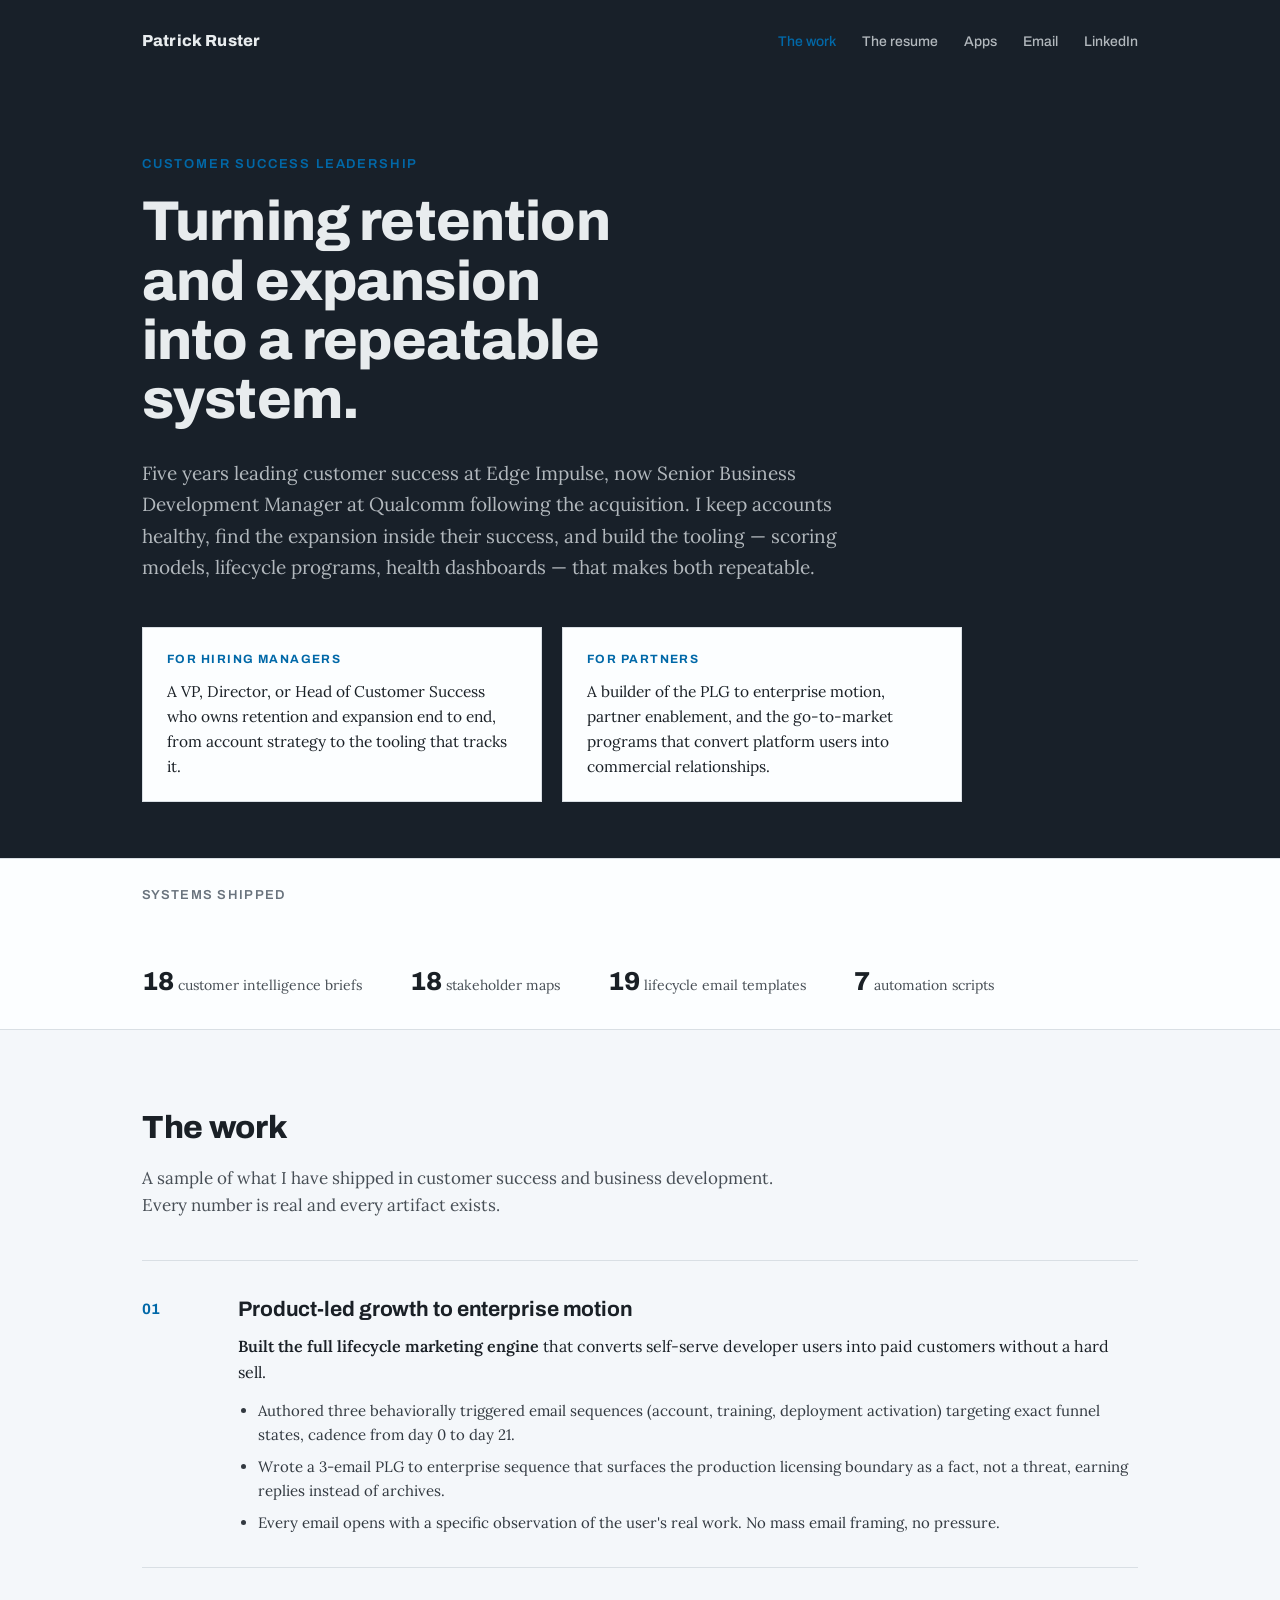
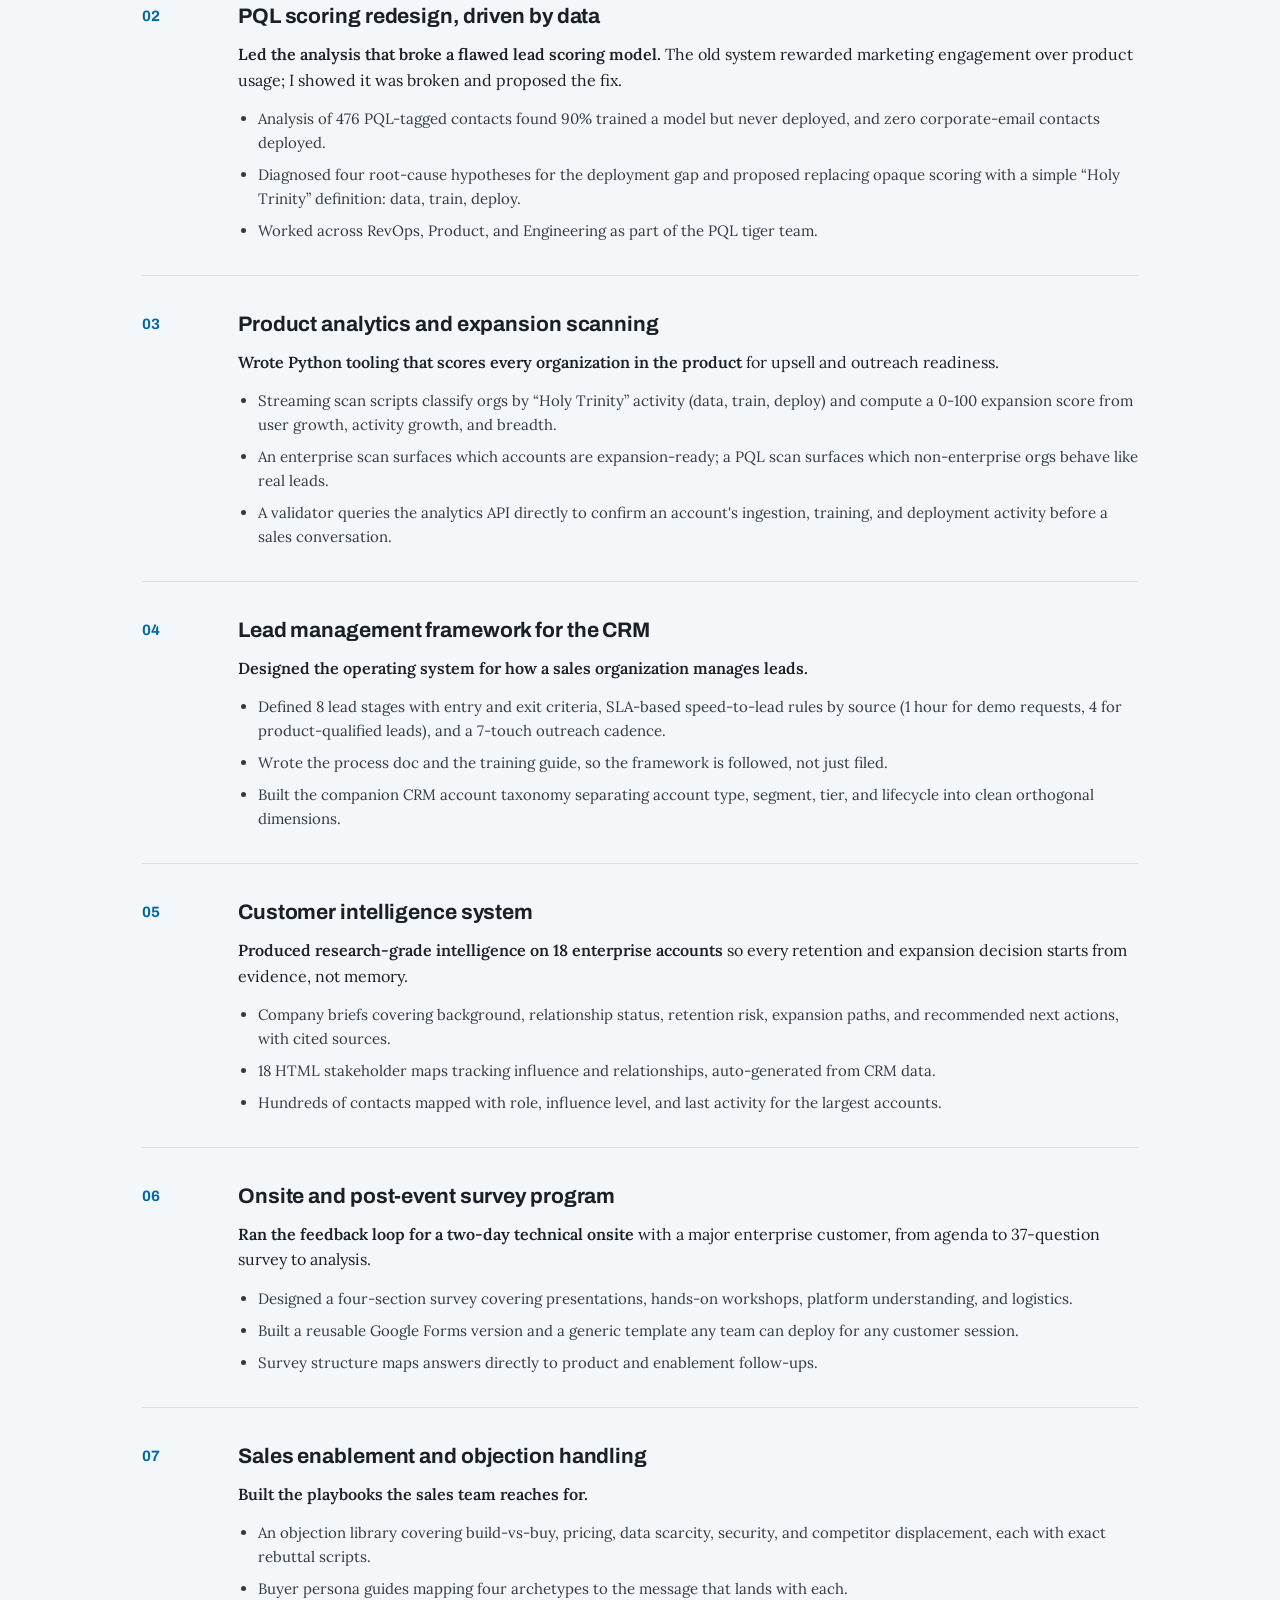
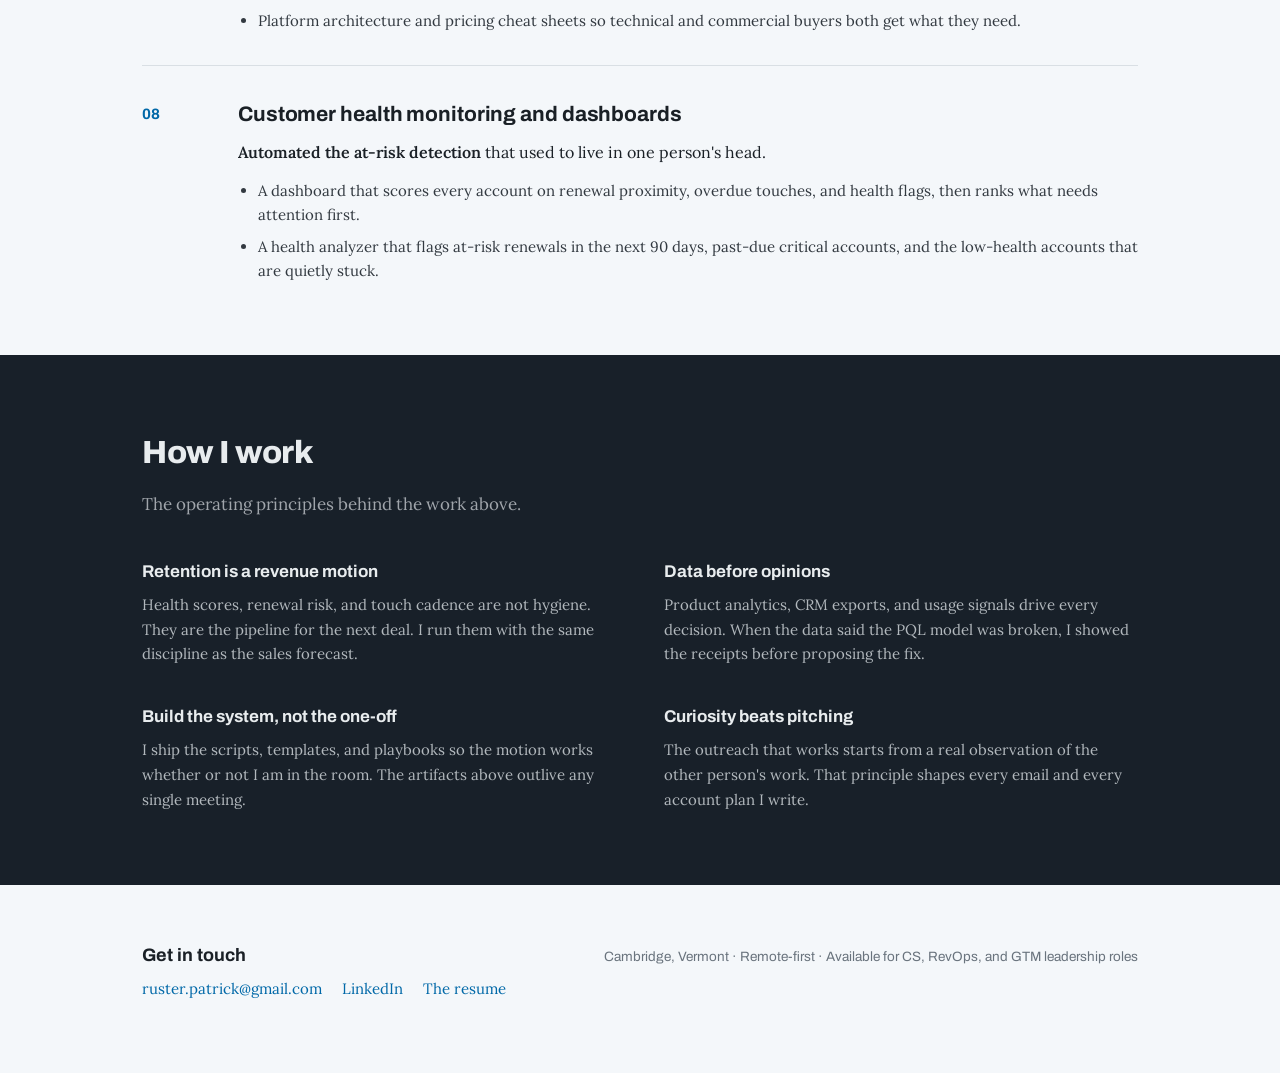
==== index.html @ 570bd859 "Apply the dark hero band to every page consistently Extends the dark nav+hero treatment (previously " ====
<!DOCTYPE html>
<html lang="en">
<head>
<meta charset="UTF-8">
<meta name="viewport" content="width=device-width, initial-scale=1.0">
<title>Patrick Ruster | Customer Success &amp; Business Development</title>
<meta name="description" content="Patrick Ruster: customer success and business development leader. Retention, expansion, and product-led growth for Edge Impulse (Qualcomm).">
<link rel="preconnect" href="https://fonts.googleapis.com">
<link rel="preconnect" href="https://fonts.gstatic.com" crossorigin>
<link href="https://fonts.googleapis.com/css2?family=Archivo:wght@400;500;600;700;800&family=Lora:ital,wght@0,400;0,500;1,400&display=swap" rel="stylesheet">
<style>
:root {
  --bg:        oklch(0.975 0.005 240);
  --card-bg:   oklch(0.995 0.002 240);
  --card-border: oklch(0.9 0.01 245);
  --ink:       oklch(0.24 0.015 250);
  --ink-2:     oklch(0.34 0.015 250);
  --ink-3:     oklch(0.42 0.015 250);
  --ink-4:     oklch(0.45 0.015 250);
  --ink-5:     oklch(0.48 0.015 250);
  --ink-6:     oklch(0.55 0.02 250);
  --accent:    oklch(0.5 0.13 245);
  --accent-hover: oklch(0.38 0.13 245);
  --selection: oklch(0.88 0.05 245);
  --dark-bg:   oklch(0.24 0.02 250);
  --dark-ink:  oklch(0.94 0.005 240);
  --dark-ink-2: oklch(0.78 0.01 245);
  --dark-ink-3: oklch(0.72 0.01 245);
  --serif:     'Lora', Georgia, serif;
  --sans:      'Archivo', sans-serif;
}
* { margin: 0; padding: 0; box-sizing: border-box; }
html { scroll-behavior: smooth; color-scheme: light; }
body { background: var(--bg); color: var(--ink); font-family: var(--serif); line-height: 1.6; -webkit-font-smoothing: antialiased; }
a { color: var(--accent); text-decoration: none; }
a:hover { color: var(--accent-hover); text-decoration: underline; }
::selection { background: var(--selection); }
.page { max-width: 1060px; margin: 0 auto; padding: 0 32px; }

.nav { display: flex; align-items: baseline; justify-content: space-between; gap: 24px; padding: 28px 0; font-family: var(--sans); }
.nav .name { font-weight: 800; font-size: 16px; letter-spacing: 0.01em; color: var(--dark-ink); }
.nav ul { display: flex; gap: 26px; list-style: none; font-size: 14px; font-weight: 500; }
.nav a { color: var(--dark-ink-2); }
.nav a:hover { text-decoration: none; color: var(--accent); }
.nav a.active { color: var(--accent); }

.hero { padding: 72px 0 56px; }
.eyebrow {
  font-family: var(--sans); font-size: 13px; font-weight: 600; letter-spacing: 0.14em;
  text-transform: uppercase; color: var(--accent);
}
h1 {
  font-family: var(--sans); font-weight: 800; font-size: clamp(36px, 5.5vw, 56px);
  line-height: 1.06; letter-spacing: -0.015em; margin-top: 18px; max-width: 15ch; text-wrap: balance;
}
.deck { font-size: 19px; line-height: 1.65; max-width: 58ch; margin-top: 28px; color: var(--dark-ink-2); }
.audience { display: grid; grid-template-columns: 1fr 1fr; gap: 20px; margin-top: 44px; max-width: 820px; }
.aud { background: var(--card-bg); border: 1px solid var(--card-border); padding: 22px 24px; }
.aud .tag {
  font-family: var(--sans); font-size: 12px; font-weight: 700; letter-spacing: 0.12em;
  text-transform: uppercase; color: var(--accent); margin-bottom: 10px;
}
.aud p { font-size: 15.5px; line-height: 1.6; color: var(--ink); }

.stats { border-top: 1px solid var(--card-border); border-bottom: 1px solid var(--card-border); background: var(--card-bg); }
.stats-inner { max-width: 1060px; margin: 0 auto; padding: 26px 32px; display: flex; gap: 56px; flex-wrap: wrap; align-items: baseline; }
.stats-label { font-family: var(--sans); font-size: 13px; font-weight: 600; letter-spacing: 0.1em; text-transform: uppercase; color: var(--ink-6); }
.stats-row { display: flex; gap: 48px; flex-wrap: wrap; }
.stats-row .num { font-family: var(--sans); font-weight: 800; font-size: 26px; }
.stats-row .lbl { font-size: 14px; color: var(--ink-3); }

section.block { padding: 72px 0 40px; }
h2 { font-family: var(--sans); font-weight: 800; font-size: 32px; letter-spacing: -0.01em; }
.lede { font-size: 17px; color: var(--ink-3); margin: 12px 0 40px; max-width: 60ch; }

.work { display: flex; flex-direction: column; }
.wentry { display: grid; grid-template-columns: 72px 1fr; gap: 24px; padding: 32px 0; border-top: 1px solid var(--card-border); }
.wentry .idx { font-family: var(--sans); font-weight: 700; font-size: 15px; color: var(--accent); padding-top: 4px; }
.wentry h3 { font-family: var(--sans); font-weight: 700; font-size: 21px; letter-spacing: -0.005em; margin-bottom: 8px; }
.wentry .outcome { font-size: 16px; line-height: 1.6; color: var(--ink); margin-bottom: 14px; }
.wentry .outcome strong { font-weight: 600; }
.wentry ul { padding-left: 20px; display: flex; flex-direction: column; gap: 8px; }
.wentry li { font-size: 15px; line-height: 1.6; color: var(--ink-2); }

.dark { background: var(--dark-bg); color: var(--dark-ink); }
.dark .inner { max-width: 1060px; margin: 0 auto; padding: 72px 32px; }
.dark h2 { color: var(--dark-ink); }
.dark .lede { color: var(--dark-ink-3); }
.approach { display: grid; grid-template-columns: 1fr 1fr; gap: 36px 48px; }
.principle h3 { font-family: var(--sans); font-weight: 700; font-size: 17px; margin-bottom: 8px; color: var(--dark-ink); }
.principle p { font-size: 15px; line-height: 1.65; color: var(--dark-ink-2); }

footer { padding: 56px 0 72px; display: flex; justify-content: space-between; align-items: baseline; gap: 24px; flex-wrap: wrap; }
footer .heading { font-family: var(--sans); font-weight: 700; font-size: 18px; margin-bottom: 8px; }
footer .links { display: flex; gap: 20px; font-size: 15px; }
footer .meta { font-size: 13.5px; color: var(--ink-6); font-family: var(--sans); }

@media (max-width: 860px) {
  .audience { grid-template-columns: 1fr; }
  .approach { grid-template-columns: 1fr; }
  .wentry { grid-template-columns: 1fr; }
  .wentry .idx { padding-top: 0; }
  .hero { padding: 56px 0 40px; }
}
</style>
</head>
<body>
<div class="dark">
<div class="page">

  <nav class="nav">
    <span class="name">Patrick Ruster</span>
    <ul>
      <li><a href="#work" class="active">The work</a></li>
      <li><a href="resume.html">The resume</a></li>
      <li><a href="apps.html">Apps</a></li>
      <li><a href="mailto:ruster.patrick@gmail.com">Email</a></li>
      <li><a href="https://linkedin.com/in/pruster" target="_blank" rel="noopener">LinkedIn</a></li>
    </ul>
  </nav>

  <header class="hero">
    <div class="eyebrow">Customer success leadership</div>
    <h1>Turning retention and expansion into a repeatable system.</h1>
    <p class="deck">Five years leading customer success at Edge Impulse, now Senior Business Development Manager at Qualcomm following the acquisition. I keep accounts healthy, find the expansion inside their success, and build the tooling &mdash; scoring models, lifecycle programs, health dashboards &mdash; that makes both repeatable.</p>
    <div class="audience">
      <div class="aud">
        <div class="tag">For hiring managers</div>
        <p>A VP, Director, or Head of Customer Success who owns retention and expansion end to end, from account strategy to the tooling that tracks it.</p>
      </div>
      <div class="aud">
        <div class="tag">For partners</div>
        <p>A builder of the PLG to enterprise motion, partner enablement, and the go-to-market programs that convert platform users into commercial relationships.</p>
      </div>
    </div>
  </header>
</div>
</div>

<div class="stats">
  <div class="stats-inner">
    <div class="stats-label">Systems shipped</div>
    <div class="stats-row">
      <div><span class="num">18</span> <span class="lbl">customer intelligence briefs</span></div>
      <div><span class="num">18</span> <span class="lbl">stakeholder maps</span></div>
      <div><span class="num">19</span> <span class="lbl">lifecycle email templates</span></div>
      <div><span class="num">7</span> <span class="lbl">automation scripts</span></div>
    </div>
  </div>
</div>

<div class="page">
  <section class="block" id="work">
    <h2>The work</h2>
    <p class="lede">A sample of what I have shipped in customer success and business development. Every number is real and every artifact exists.</p>

    <div class="work">

      <div class="wentry">
        <div class="idx">01</div>
        <div>
          <h3>Product-led growth to enterprise motion</h3>
          <p class="outcome"><strong>Built the full lifecycle marketing engine</strong> that converts self-serve developer users into paid customers without a hard sell.</p>
          <ul>
            <li>Authored three behaviorally triggered email sequences (account, training, deployment activation) targeting exact funnel states, cadence from day 0 to day 21.</li>
            <li>Wrote a 3-email PLG to enterprise sequence that surfaces the production licensing boundary as a fact, not a threat, earning replies instead of archives.</li>
            <li>Every email opens with a specific observation of the user's real work. No mass email framing, no pressure.</li>
          </ul>
        </div>
      </div>

      <div class="wentry">
        <div class="idx">02</div>
        <div>
          <h3>PQL scoring redesign, driven by data</h3>
          <p class="outcome"><strong>Led the analysis that broke a flawed lead scoring model.</strong> The old system rewarded marketing engagement over product usage; I showed it was broken and proposed the fix.</p>
          <ul>
            <li>Analysis of 476 PQL-tagged contacts found 90% trained a model but never deployed, and zero corporate-email contacts deployed.</li>
            <li>Diagnosed four root-cause hypotheses for the deployment gap and proposed replacing opaque scoring with a simple &ldquo;Holy Trinity&rdquo; definition: data, train, deploy.</li>
            <li>Worked across RevOps, Product, and Engineering as part of the PQL tiger team.</li>
          </ul>
        </div>
      </div>

      <div class="wentry">
        <div class="idx">03</div>
        <div>
          <h3>Product analytics and expansion scanning</h3>
          <p class="outcome"><strong>Wrote Python tooling that scores every organization in the product</strong> for upsell and outreach readiness.</p>
          <ul>
            <li>Streaming scan scripts classify orgs by &ldquo;Holy Trinity&rdquo; activity (data, train, deploy) and compute a 0-100 expansion score from user growth, activity growth, and breadth.</li>
            <li>An enterprise scan surfaces which accounts are expansion-ready; a PQL scan surfaces which non-enterprise orgs behave like real leads.</li>
            <li>A validator queries the analytics API directly to confirm an account's ingestion, training, and deployment activity before a sales conversation.</li>
          </ul>
        </div>
      </div>

      <div class="wentry">
        <div class="idx">04</div>
        <div>
          <h3>Lead management framework for the CRM</h3>
          <p class="outcome"><strong>Designed the operating system for how a sales organization manages leads.</strong></p>
          <ul>
            <li>Defined 8 lead stages with entry and exit criteria, SLA-based speed-to-lead rules by source (1 hour for demo requests, 4 for product-qualified leads), and a 7-touch outreach cadence.</li>
            <li>Wrote the process doc and the training guide, so the framework is followed, not just filed.</li>
            <li>Built the companion CRM account taxonomy separating account type, segment, tier, and lifecycle into clean orthogonal dimensions.</li>
          </ul>
        </div>
      </div>

      <div class="wentry">
        <div class="idx">05</div>
        <div>
          <h3>Customer intelligence system</h3>
          <p class="outcome"><strong>Produced research-grade intelligence on 18 enterprise accounts</strong> so every retention and expansion decision starts from evidence, not memory.</p>
          <ul>
            <li>Company briefs covering background, relationship status, retention risk, expansion paths, and recommended next actions, with cited sources.</li>
            <li>18 HTML stakeholder maps tracking influence and relationships, auto-generated from CRM data.</li>
            <li>Hundreds of contacts mapped with role, influence level, and last activity for the largest accounts.</li>
          </ul>
        </div>
      </div>

      <div class="wentry">
        <div class="idx">06</div>
        <div>
          <h3>Onsite and post-event survey program</h3>
          <p class="outcome"><strong>Ran the feedback loop for a two-day technical onsite</strong> with a major enterprise customer, from agenda to 37-question survey to analysis.</p>
          <ul>
            <li>Designed a four-section survey covering presentations, hands-on workshops, platform understanding, and logistics.</li>
            <li>Built a reusable Google Forms version and a generic template any team can deploy for any customer session.</li>
            <li>Survey structure maps answers directly to product and enablement follow-ups.</li>
          </ul>
        </div>
      </div>

      <div class="wentry">
        <div class="idx">07</div>
        <div>
          <h3>Sales enablement and objection handling</h3>
          <p class="outcome"><strong>Built the playbooks the sales team reaches for.</strong></p>
          <ul>
            <li>An objection library covering build-vs-buy, pricing, data scarcity, security, and competitor displacement, each with exact rebuttal scripts.</li>
            <li>Buyer persona guides mapping four archetypes to the message that lands with each.</li>
            <li>Platform architecture and pricing cheat sheets so technical and commercial buyers both get what they need.</li>
          </ul>
        </div>
      </div>

      <div class="wentry">
        <div class="idx">08</div>
        <div>
          <h3>Customer health monitoring and dashboards</h3>
          <p class="outcome"><strong>Automated the at-risk detection</strong> that used to live in one person's head.</p>
          <ul>
            <li>A dashboard that scores every account on renewal proximity, overdue touches, and health flags, then ranks what needs attention first.</li>
            <li>A health analyzer that flags at-risk renewals in the next 90 days, past-due critical accounts, and the low-health accounts that are quietly stuck.</li>
          </ul>
        </div>
      </div>

    </div>
  </section>
</div>

<div class="dark">
  <div class="inner">
    <h2>How I work</h2>
    <p class="lede">The operating principles behind the work above.</p>
    <div class="approach">
      <div class="principle">
        <h3>Retention is a revenue motion</h3>
        <p>Health scores, renewal risk, and touch cadence are not hygiene. They are the pipeline for the next deal. I run them with the same discipline as the sales forecast.</p>
      </div>
      <div class="principle">
        <h3>Data before opinions</h3>
        <p>Product analytics, CRM exports, and usage signals drive every decision. When the data said the PQL model was broken, I showed the receipts before proposing the fix.</p>
      </div>
      <div class="principle">
        <h3>Build the system, not the one-off</h3>
        <p>I ship the scripts, templates, and playbooks so the motion works whether or not I am in the room. The artifacts above outlive any single meeting.</p>
      </div>
      <div class="principle">
        <h3>Curiosity beats pitching</h3>
        <p>The outreach that works starts from a real observation of the other person's work. That principle shapes every email and every account plan I write.</p>
      </div>
    </div>
  </div>
</div>

<div class="page">
  <footer>
    <div>
      <div class="heading">Get in touch</div>
      <div class="links">
        <a href="mailto:ruster.patrick@gmail.com">ruster.patrick@gmail.com</a>
        <a href="https://linkedin.com/in/pruster" target="_blank" rel="noopener">LinkedIn</a>
        <a href="resume.html">The resume</a>
      </div>
    </div>
    <div class="meta">Cambridge, Vermont &middot; Remote-first &middot; Available for CS, RevOps, and GTM leadership roles</div>
  </footer>
</div>
</body>
</html>
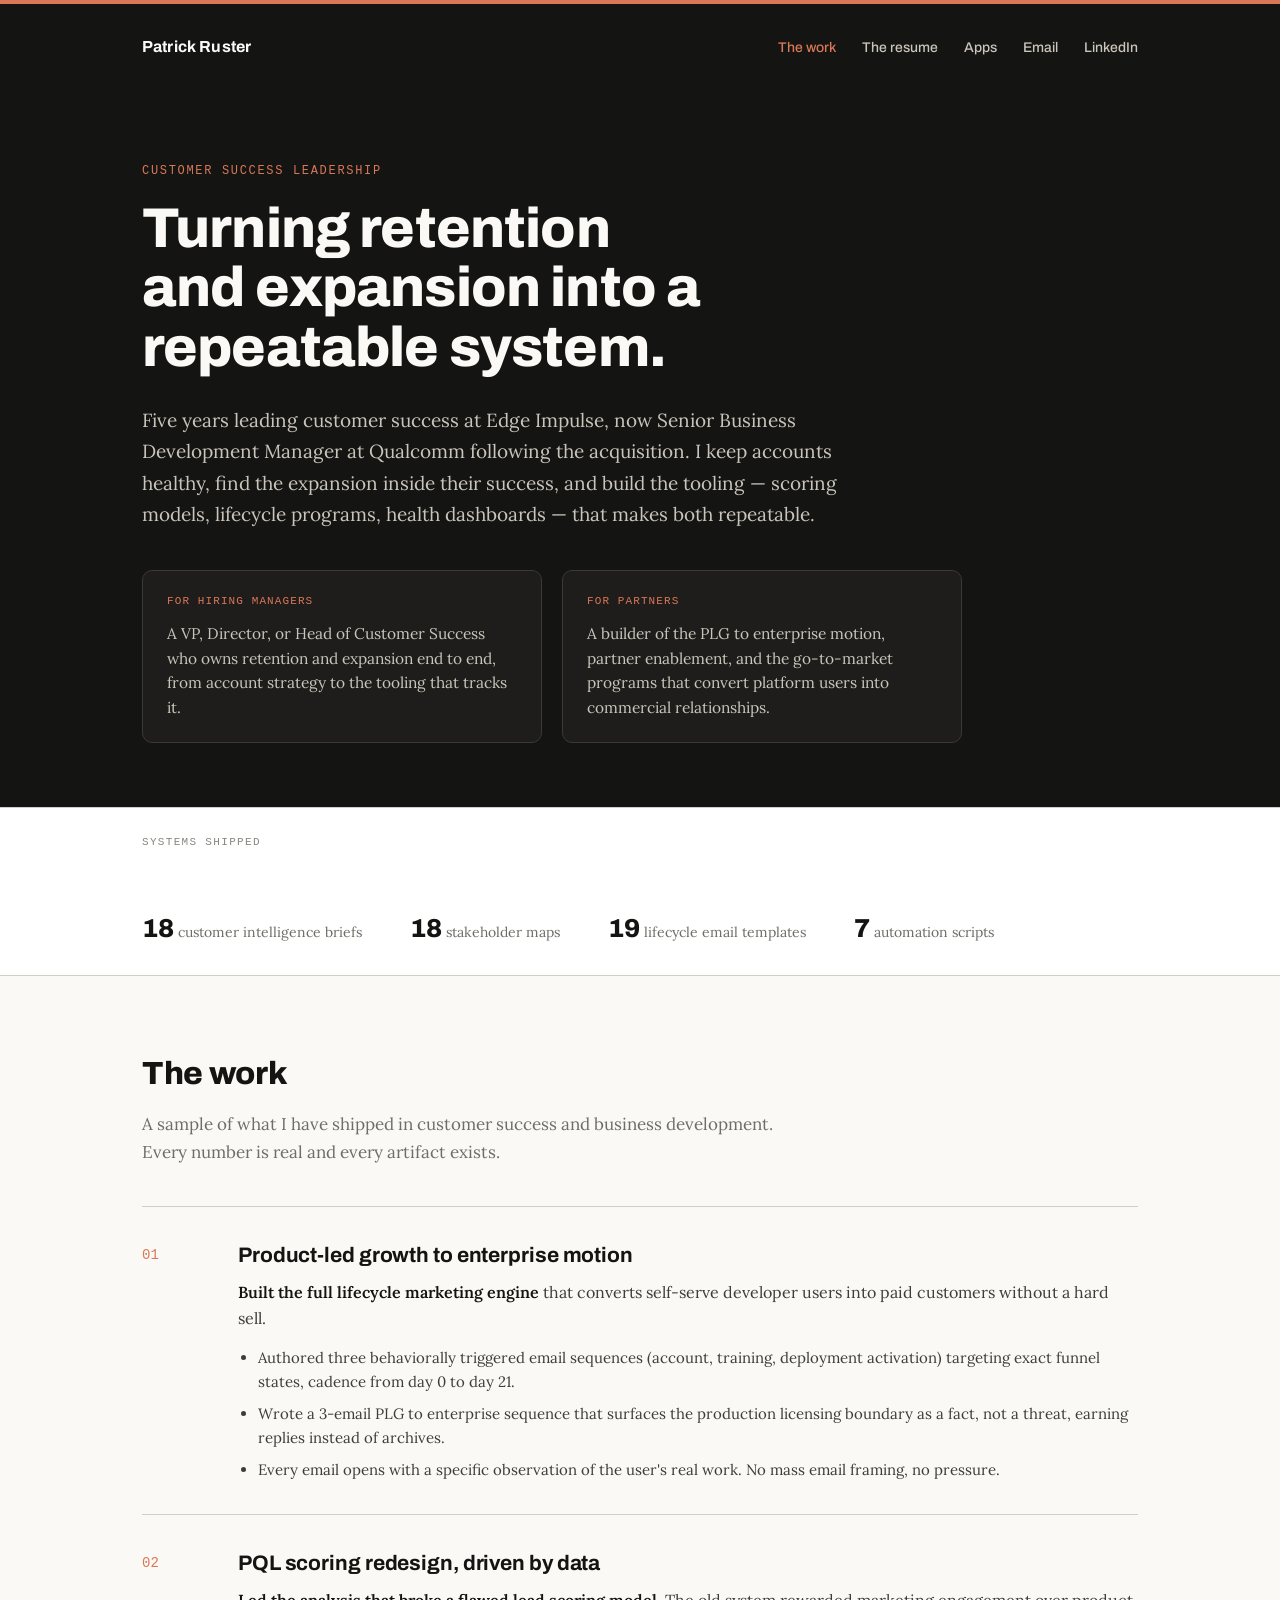
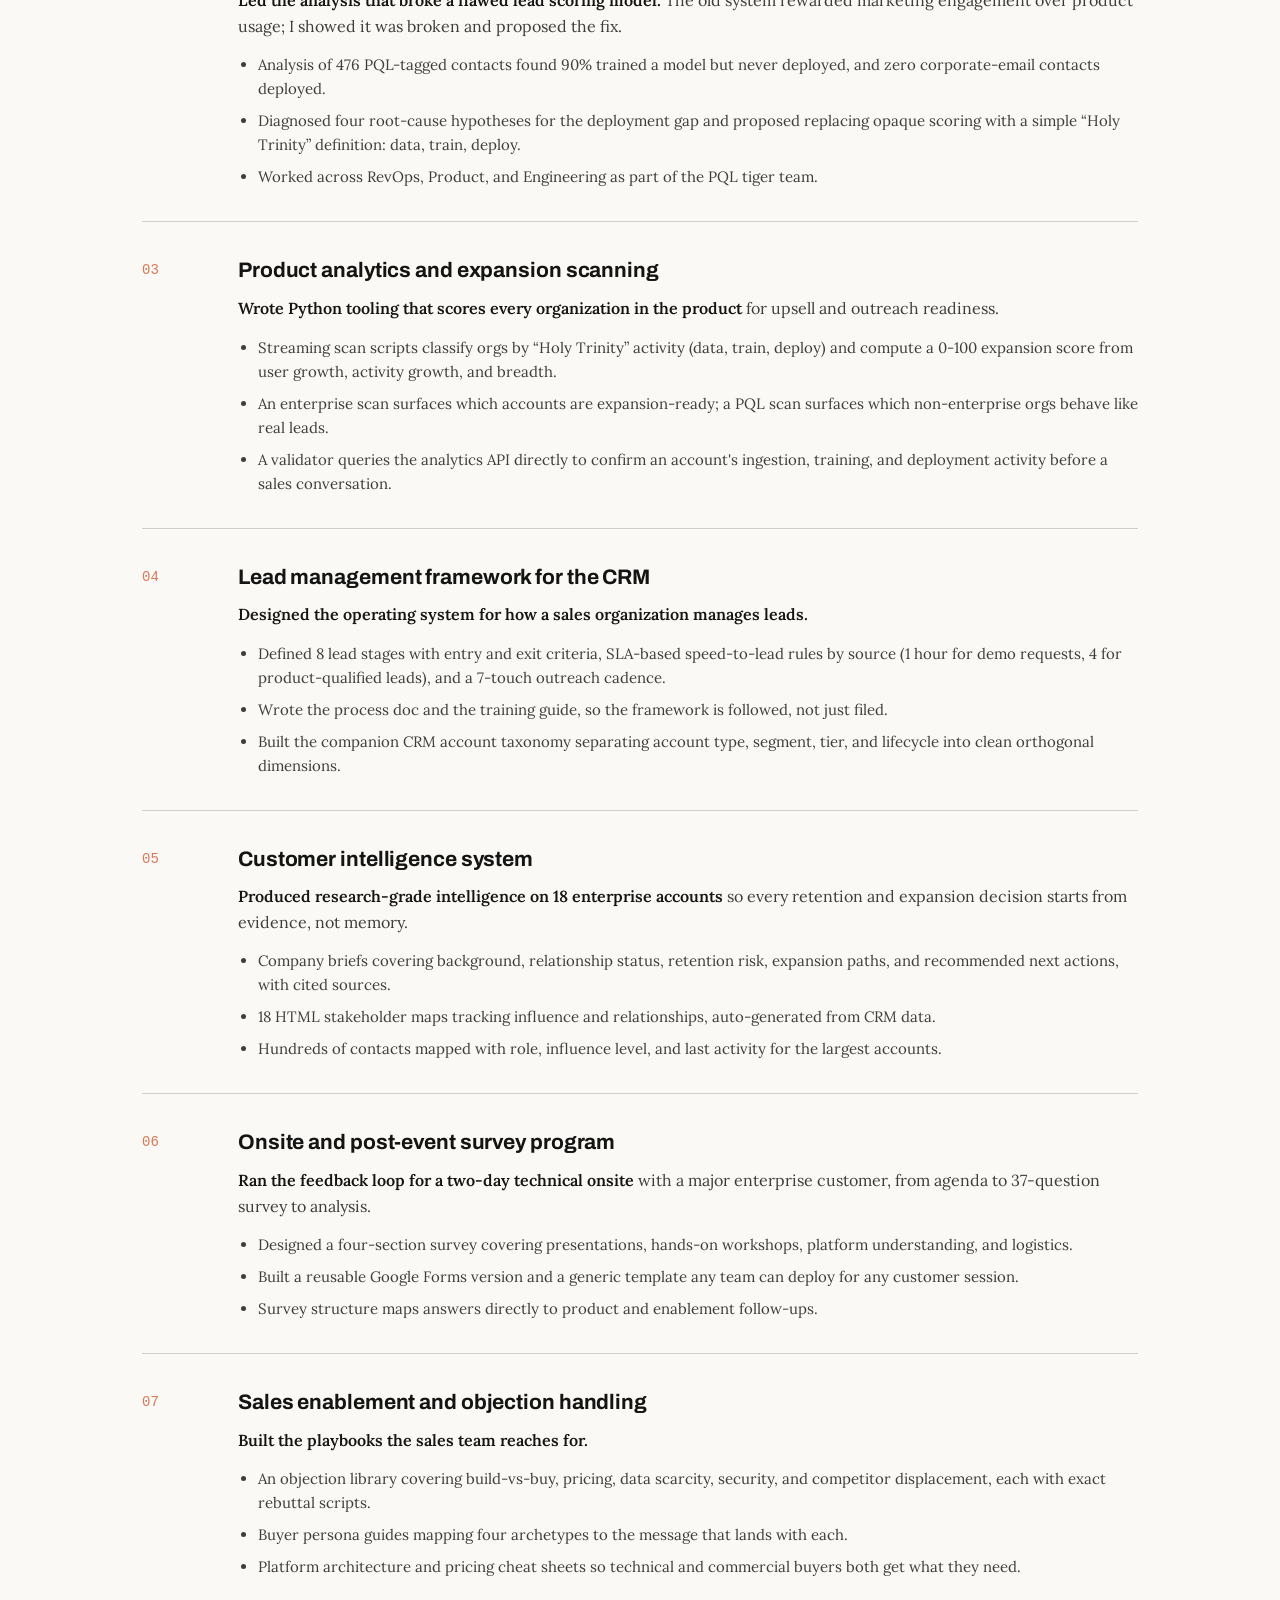
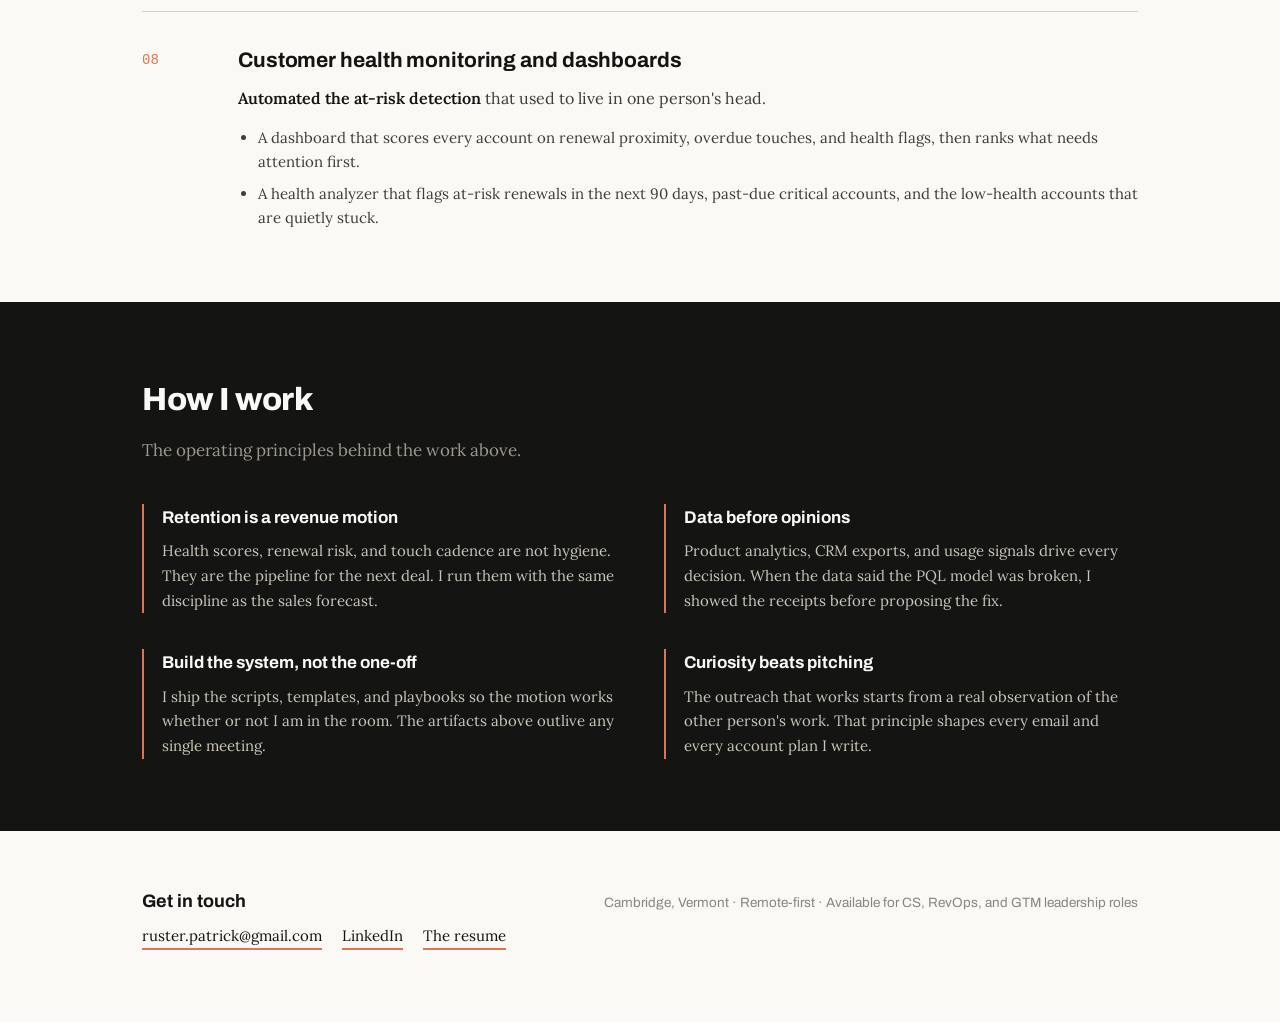
==== commit d6426111: "Extract shared site.css and re-skin in warm editorial palette All shared design tokens and component" ====
--- a/index.html
+++ b/index.html
@@ -7,104 +7,12 @@
 <meta name="description" content="Patrick Ruster: customer success and business development leader. Retention, expansion, and product-led growth for Edge Impulse (Qualcomm).">
 <link rel="preconnect" href="https://fonts.googleapis.com">
 <link rel="preconnect" href="https://fonts.gstatic.com" crossorigin>
-<link href="https://fonts.googleapis.com/css2?family=Archivo:wght@400;500;600;700;800&family=Lora:ital,wght@0,400;0,500;1,400&display=swap" rel="stylesheet">
-<style>
-:root {
-  --bg:        oklch(0.975 0.005 240);
-  --card-bg:   oklch(0.995 0.002 240);
-  --card-border: oklch(0.9 0.01 245);
-  --ink:       oklch(0.24 0.015 250);
-  --ink-2:     oklch(0.34 0.015 250);
-  --ink-3:     oklch(0.42 0.015 250);
-  --ink-4:     oklch(0.45 0.015 250);
-  --ink-5:     oklch(0.48 0.015 250);
-  --ink-6:     oklch(0.55 0.02 250);
-  --accent:    oklch(0.5 0.13 245);
-  --accent-hover: oklch(0.38 0.13 245);
-  --selection: oklch(0.88 0.05 245);
-  --dark-bg:   oklch(0.24 0.02 250);
-  --dark-ink:  oklch(0.94 0.005 240);
-  --dark-ink-2: oklch(0.78 0.01 245);
-  --dark-ink-3: oklch(0.72 0.01 245);
-  --serif:     'Lora', Georgia, serif;
-  --sans:      'Archivo', sans-serif;
-}
-* { margin: 0; padding: 0; box-sizing: border-box; }
-html { scroll-behavior: smooth; color-scheme: light; }
-body { background: var(--bg); color: var(--ink); font-family: var(--serif); line-height: 1.6; -webkit-font-smoothing: antialiased; }
-a { color: var(--accent); text-decoration: none; }
-a:hover { color: var(--accent-hover); text-decoration: underline; }
-::selection { background: var(--selection); }
-.page { max-width: 1060px; margin: 0 auto; padding: 0 32px; }
-
-.nav { display: flex; align-items: baseline; justify-content: space-between; gap: 24px; padding: 28px 0; font-family: var(--sans); }
-.nav .name { font-weight: 800; font-size: 16px; letter-spacing: 0.01em; color: var(--dark-ink); }
-.nav ul { display: flex; gap: 26px; list-style: none; font-size: 14px; font-weight: 500; }
-.nav a { color: var(--dark-ink-2); }
-.nav a:hover { text-decoration: none; color: var(--accent); }
-.nav a.active { color: var(--accent); }
-
-.hero { padding: 72px 0 56px; }
-.eyebrow {
-  font-family: var(--sans); font-size: 13px; font-weight: 600; letter-spacing: 0.14em;
-  text-transform: uppercase; color: var(--accent);
-}
-h1 {
-  font-family: var(--sans); font-weight: 800; font-size: clamp(36px, 5.5vw, 56px);
-  line-height: 1.06; letter-spacing: -0.015em; margin-top: 18px; max-width: 15ch; text-wrap: balance;
-}
-.deck { font-size: 19px; line-height: 1.65; max-width: 58ch; margin-top: 28px; color: var(--dark-ink-2); }
-.audience { display: grid; grid-template-columns: 1fr 1fr; gap: 20px; margin-top: 44px; max-width: 820px; }
-.aud { background: var(--card-bg); border: 1px solid var(--card-border); padding: 22px 24px; }
-.aud .tag {
-  font-family: var(--sans); font-size: 12px; font-weight: 700; letter-spacing: 0.12em;
-  text-transform: uppercase; color: var(--accent); margin-bottom: 10px;
-}
-.aud p { font-size: 15.5px; line-height: 1.6; color: var(--ink); }
-
-.stats { border-top: 1px solid var(--card-border); border-bottom: 1px solid var(--card-border); background: var(--card-bg); }
-.stats-inner { max-width: 1060px; margin: 0 auto; padding: 26px 32px; display: flex; gap: 56px; flex-wrap: wrap; align-items: baseline; }
-.stats-label { font-family: var(--sans); font-size: 13px; font-weight: 600; letter-spacing: 0.1em; text-transform: uppercase; color: var(--ink-6); }
-.stats-row { display: flex; gap: 48px; flex-wrap: wrap; }
-.stats-row .num { font-family: var(--sans); font-weight: 800; font-size: 26px; }
-.stats-row .lbl { font-size: 14px; color: var(--ink-3); }
-
-section.block { padding: 72px 0 40px; }
-h2 { font-family: var(--sans); font-weight: 800; font-size: 32px; letter-spacing: -0.01em; }
-.lede { font-size: 17px; color: var(--ink-3); margin: 12px 0 40px; max-width: 60ch; }
-
-.work { display: flex; flex-direction: column; }
-.wentry { display: grid; grid-template-columns: 72px 1fr; gap: 24px; padding: 32px 0; border-top: 1px solid var(--card-border); }
-.wentry .idx { font-family: var(--sans); font-weight: 700; font-size: 15px; color: var(--accent); padding-top: 4px; }
-.wentry h3 { font-family: var(--sans); font-weight: 700; font-size: 21px; letter-spacing: -0.005em; margin-bottom: 8px; }
-.wentry .outcome { font-size: 16px; line-height: 1.6; color: var(--ink); margin-bottom: 14px; }
-.wentry .outcome strong { font-weight: 600; }
-.wentry ul { padding-left: 20px; display: flex; flex-direction: column; gap: 8px; }
-.wentry li { font-size: 15px; line-height: 1.6; color: var(--ink-2); }
-
-.dark { background: var(--dark-bg); color: var(--dark-ink); }
-.dark .inner { max-width: 1060px; margin: 0 auto; padding: 72px 32px; }
-.dark h2 { color: var(--dark-ink); }
-.dark .lede { color: var(--dark-ink-3); }
-.approach { display: grid; grid-template-columns: 1fr 1fr; gap: 36px 48px; }
-.principle h3 { font-family: var(--sans); font-weight: 700; font-size: 17px; margin-bottom: 8px; color: var(--dark-ink); }
-.principle p { font-size: 15px; line-height: 1.65; color: var(--dark-ink-2); }
-
-footer { padding: 56px 0 72px; display: flex; justify-content: space-between; align-items: baseline; gap: 24px; flex-wrap: wrap; }
-footer .heading { font-family: var(--sans); font-weight: 700; font-size: 18px; margin-bottom: 8px; }
-footer .links { display: flex; gap: 20px; font-size: 15px; }
-footer .meta { font-size: 13.5px; color: var(--ink-6); font-family: var(--sans); }
-
-@media (max-width: 860px) {
-  .audience { grid-template-columns: 1fr; }
-  .approach { grid-template-columns: 1fr; }
-  .wentry { grid-template-columns: 1fr; }
-  .wentry .idx { padding-top: 0; }
-  .hero { padding: 56px 0 40px; }
-}
-</style>
+<link href="https://fonts.googleapis.com/css2?family=Archivo:wght@500;600;700;800&family=Lora:ital,wght@0,400;0,500;0,600;1,400&display=swap" rel="stylesheet">
+<link rel="stylesheet" href="site.css">
+<meta name="theme-color" content="#141413">
+<link rel="icon" href="data:image/svg+xml,%3Csvg xmlns='http://www.w3.org/2000/svg' viewBox='0 0 64 64'%3E%3Crect width='64' height='64' rx='14' fill='%23D97757'/%3E%3Ctext x='32' y='44' font-family='Archivo,Helvetica,sans-serif' font-size='34' font-weight='800' fill='%23FAF9F5' text-anchor='middle'%3EP%3C/text%3E%3C/svg%3E">
 </head>
-<body>
+<body class="home">
 <div class="dark">
 <div class="page">
 
--- a/site.css
+++ b/site.css
@@ -0,0 +1,235 @@
+/* ============================================================
+   site.css — the single source of truth for every page.
+   Warm editorial system: ivory surfaces, clay accent, slate band.
+   Type: Archivo (display) / Lora (text) / system mono (labels).
+   Page-specific rules are scoped by body class: .home .resume .apps
+   ============================================================ */
+
+:root {
+  /* surfaces */
+  --bg:          #FAF9F5;
+  --card-bg:     #FFFFFF;
+  --card-border: #DAD7CB;
+  --hairline:    #D1CFC5;
+  /* warm ink ramp */
+  --ink:         #141413;
+  --ink-2:       #3D3D3A;
+  --ink-3:       #6E6D66;
+  --ink-4:       #87867F;
+  /* accents */
+  --accent:      #D97757;  /* clay — decorative, large text, rules */
+  --link:        #B04A3F;  /* rust — passes AA on ivory for body links */
+  --olive:       #788C5D;
+  --selection:   #E3DACC;  /* oat */
+  /* dark band */
+  --dark-bg:     #141413;
+  --dark-card:   #1E1D1B;
+  --dark-border: #3A3934;
+  --dark-ink:    #FAF9F5;
+  --dark-ink-2:  #C9C5BA;
+  --dark-ink-3:  #9C988D;
+  /* type */
+  --serif: 'Lora', Georgia, serif;
+  --sans:  'Archivo', sans-serif;
+  --mono:  ui-monospace, 'SF Mono', Menlo, Consolas, monospace;
+  /* shape */
+  --radius:      10px;
+  --radius-pill: 999px;
+}
+
+/* ---------- base ---------- */
+* { margin: 0; padding: 0; box-sizing: border-box; }
+html { scroll-behavior: smooth; color-scheme: light; }
+body {
+  background: var(--bg); color: var(--ink-2);
+  font-family: var(--serif); line-height: 1.6;
+  -webkit-font-smoothing: antialiased;
+  border-top: 4px solid var(--accent); /* editorial masthead rule */
+}
+a { color: var(--link); text-decoration: none; }
+a:hover { color: var(--accent); text-decoration: underline; text-underline-offset: 3px; }
+strong { font-weight: 600; color: var(--ink); }
+::selection { background: var(--selection); }
+.page { max-width: 1060px; margin: 0 auto; padding: 0 32px; }
+
+/* ---------- nav (lives inside the dark band) ---------- */
+.nav { display: flex; align-items: baseline; justify-content: space-between; gap: 24px; padding: 30px 0; font-family: var(--sans); }
+.nav .name { font-weight: 700; font-size: 16px; letter-spacing: 0.01em; color: var(--dark-ink); }
+.nav ul { display: flex; gap: 26px; list-style: none; font-size: 14px; font-weight: 500; }
+.nav a { color: var(--dark-ink-2); }
+.nav a:hover { text-decoration: none; color: var(--accent); }
+.nav a.active { color: var(--accent); }
+
+/* ---------- dark band ---------- */
+.dark { background: var(--dark-bg); color: var(--dark-ink); }
+.dark .inner { max-width: 1060px; margin: 0 auto; padding: 72px 32px; }
+.dark h2 { color: var(--dark-ink); }
+.dark .lede { color: var(--dark-ink-3); }
+
+/* ---------- hero ---------- */
+.hero { padding: 72px 0 64px; }
+.eyebrow {
+  font-family: var(--mono); font-size: 12px; letter-spacing: 0.14em;
+  text-transform: uppercase; color: var(--accent);
+}
+h1 {
+  font-family: var(--sans); font-weight: 800; font-size: clamp(36px, 5.5vw, 56px);
+  line-height: 1.06; letter-spacing: -0.015em; margin-top: 18px; max-width: 20ch;
+  text-wrap: balance; color: var(--ink);
+}
+.dark h1 { color: var(--dark-ink); }
+.deck { font-size: 19px; line-height: 1.65; max-width: 58ch; margin-top: 28px; }
+.dark .deck { color: var(--dark-ink-2); }
+
+/* audience cards — only ever appear inside the dark band */
+.audience { display: grid; grid-template-columns: 1fr 1fr; gap: 20px; margin-top: 40px; max-width: 820px; }
+.aud { background: var(--dark-card); border: 1px solid var(--dark-border); border-radius: var(--radius); padding: 22px 24px; }
+.aud .tag {
+  font-family: var(--mono); font-size: 11px; letter-spacing: 0.1em;
+  text-transform: uppercase; color: var(--accent); margin-bottom: 10px;
+}
+.aud p { font-size: 15.5px; line-height: 1.6; color: var(--dark-ink-2); }
+
+/* ---------- sections ---------- */
+section.block { padding: 72px 0 40px; }
+h2 { font-family: var(--sans); font-weight: 800; font-size: 32px; letter-spacing: -0.01em; color: var(--ink); }
+.lede { font-size: 17px; color: var(--ink-3); margin: 12px 0 40px; max-width: 60ch; }
+
+/* ---------- footer ---------- */
+footer { padding: 56px 0 72px; display: flex; justify-content: space-between; align-items: baseline; gap: 24px; flex-wrap: wrap; }
+footer .heading { font-family: var(--sans); font-weight: 700; font-size: 18px; color: var(--ink); margin-bottom: 8px; }
+footer .links { display: flex; gap: 20px; font-size: 15px; }
+footer .links a { color: var(--ink); border-bottom: 2px solid var(--accent); }
+footer .links a:hover { color: var(--accent); text-decoration: none; }
+footer .meta { font-size: 13.5px; color: var(--ink-4); font-family: var(--sans); }
+
+/* ============================================================
+   home (index.html)
+   ============================================================ */
+.stats { border-top: 1px solid var(--hairline); border-bottom: 1px solid var(--hairline); background: var(--card-bg); }
+.stats-inner { max-width: 1060px; margin: 0 auto; padding: 26px 32px; display: flex; gap: 56px; flex-wrap: wrap; align-items: baseline; }
+.stats-label { font-family: var(--mono); font-size: 11px; letter-spacing: 0.12em; text-transform: uppercase; color: var(--ink-4); }
+.stats-row { display: flex; gap: 48px; flex-wrap: wrap; }
+.stats-row .num { font-family: var(--sans); font-weight: 800; font-size: 26px; color: var(--ink); }
+.stats-row .lbl { font-size: 14px; color: var(--ink-3); }
+
+.work { display: flex; flex-direction: column; }
+.wentry { display: grid; grid-template-columns: 72px 1fr; gap: 24px; padding: 32px 0; border-top: 1px solid var(--hairline); }
+.wentry .idx { font-family: var(--mono); font-size: 14px; color: var(--accent); padding-top: 5px; }
+.wentry h3 { font-family: var(--sans); font-weight: 700; font-size: 21px; letter-spacing: -0.005em; margin-bottom: 8px; color: var(--ink); }
+.wentry .outcome { font-size: 16px; line-height: 1.6; margin-bottom: 14px; }
+.wentry ul { padding-left: 20px; display: flex; flex-direction: column; gap: 8px; }
+.wentry li { font-size: 15px; line-height: 1.6; }
+
+.approach { display: grid; grid-template-columns: 1fr 1fr; gap: 36px 48px; }
+.principle { border-left: 2px solid var(--accent); padding-left: 18px; }
+.principle h3 { font-family: var(--sans); font-weight: 700; font-size: 17px; margin-bottom: 8px; color: var(--dark-ink); }
+.principle p { font-size: 15px; line-height: 1.65; color: var(--dark-ink-2); }
+
+/* ============================================================
+   resume (resume.html)
+   ============================================================ */
+.resume .header { padding-bottom: 56px; }
+.resume .header h1 { font-size: 40px; max-width: none; }
+.resume .header .sub { font-size: 18px; margin: 10px 0 14px; color: var(--dark-ink-2); }
+.resume .header .contact { display: flex; gap: 18px; flex-wrap: wrap; align-items: baseline; font-family: var(--sans); font-size: 13.5px; color: var(--dark-ink-3); }
+.resume .header .contact a { color: var(--dark-ink-2); }
+.resume .header .contact a:hover { color: var(--accent); }
+.resume .header .contact .print-link { border: 1px solid var(--accent); border-radius: var(--radius-pill); padding: 5px 14px; font-weight: 600; color: var(--accent); }
+.resume .header .contact .print-link:hover { text-decoration: none; background: var(--accent); color: var(--dark-bg); }
+.resume .header .intro { color: var(--dark-ink-2); margin-top: 24px; }
+.resume .header .intro a { color: var(--dark-ink); border-bottom: 1px solid var(--accent); }
+.resume .header .intro a:hover { color: var(--accent); text-decoration: none; }
+.intro { font-size: 16.5px; line-height: 1.7; max-width: 66ch; }
+
+.resume section { margin-bottom: 44px; }
+.resume section:last-child { margin-bottom: 0; }
+.resume h2 {
+  font-family: var(--mono); font-weight: 600; font-size: 13px; letter-spacing: 0.14em;
+  text-transform: uppercase; color: var(--accent); margin-bottom: 20px;
+}
+
+.roles { display: flex; flex-direction: column; gap: 32px; }
+.role { display: grid; grid-template-columns: 150px 1fr; gap: 24px; }
+.role .dates { font-family: var(--mono); font-size: 12.5px; color: var(--ink-4); padding-top: 5px; }
+.role h3 { font-family: var(--sans); font-weight: 700; font-size: 18px; color: var(--ink); }
+.role .org { font-family: var(--sans); font-size: 14.5px; color: var(--ink-3); margin: 3px 0 10px; }
+.role ul { padding-left: 18px; display: flex; flex-direction: column; gap: 7px; }
+.role li { font-size: 15px; line-height: 1.6; }
+
+.skills-grid { display: grid; grid-template-columns: 150px 1fr; gap: 12px 24px; }
+.skill-item.cat { font-family: var(--sans); font-weight: 600; font-size: 14px; color: var(--ink); }
+.skill-item.desc { font-size: 15px; }
+
+.edu { display: grid; grid-template-columns: 150px 1fr; gap: 24px; }
+.edu .degree { font-family: var(--sans); font-weight: 700; font-size: 16px; color: var(--ink); }
+.edu .school { font-size: 14.5px; color: var(--ink-3); margin-top: 3px; }
+
+.footnote { margin-top: 48px; text-align: center; font-family: var(--sans); font-size: 12px; color: var(--ink-4); border-top: 1px solid var(--hairline); padding-top: 20px; }
+
+/* ============================================================
+   apps (apps.html)
+   ============================================================ */
+.grid { display: grid; grid-template-columns: repeat(auto-fill, minmax(260px, 1fr)); gap: 20px; padding: 72px 0 96px; }
+.card { display: flex; flex-direction: column; padding: 22px 24px; border: 1px solid var(--card-border); background: var(--card-bg); border-radius: var(--radius); }
+.card-top { display: flex; justify-content: space-between; align-items: flex-start; margin-bottom: 20px; }
+.platform {
+  font-family: var(--mono); font-size: 11px; font-weight: 600; letter-spacing: 0.1em;
+  text-transform: uppercase; color: var(--olive); padding: 3px 10px;
+  border: 1px solid var(--card-border); border-radius: var(--radius-pill);
+}
+.gh-link {
+  display: flex; align-items: center; justify-content: center; width: 32px; height: 32px;
+  border-radius: 50%; border: 1px solid var(--card-border); color: var(--ink-4);
+  transition: color 0.2s, border-color 0.2s;
+}
+.gh-link:hover { color: var(--accent); border-color: var(--accent); }
+.card h2 { font-family: var(--serif); font-weight: 500; font-size: 22px; line-height: 1.2; margin-bottom: 14px; }
+.card p { font-size: 15px; line-height: 1.65; flex: 1; margin-bottom: 24px; }
+.tech { display: flex; flex-wrap: wrap; gap: 7px; }
+.tech span {
+  font-family: var(--mono); font-size: 11px; letter-spacing: 0.04em; padding: 3px 10px;
+  border: 1px solid var(--card-border); border-radius: var(--radius-pill); color: var(--ink-4);
+}
+
+/* ---------- motion ---------- */
+/* one staggered rise on page load, hero/header children only */
+@keyframes rise { from { opacity: 0; transform: translateY(12px); } }
+.hero > *, .header > * { animation: rise 0.55s cubic-bezier(0.19, 1, 0.22, 1) both; }
+.hero > *:nth-child(2), .header > *:nth-child(2) { animation-delay: 0.07s; }
+.hero > *:nth-child(3), .header > *:nth-child(3) { animation-delay: 0.14s; }
+.hero > *:nth-child(4), .header > *:nth-child(4) { animation-delay: 0.21s; }
+.hero > *:nth-child(5), .header > *:nth-child(5) { animation-delay: 0.28s; }
+
+/* scroll reveal (apps grid) */
+.reveal { opacity: 0; transform: translateY(14px); transition: opacity 0.6s cubic-bezier(0.19,1,0.22,1), transform 0.6s cubic-bezier(0.19,1,0.22,1); }
+.reveal.in { opacity: 1; transform: none; }
+
+@media (prefers-reduced-motion: reduce) {
+  .hero > *, .header > * { animation: none; }
+  .reveal, .reveal.in { opacity: 1; transform: none; transition: none; }
+  .gh-link { transition: none; }
+}
+
+/* ---------- responsive ---------- */
+@media (max-width: 860px) {
+  .nav { flex-wrap: wrap; padding: 22px 0; row-gap: 10px; }
+  .nav ul { flex-wrap: wrap; gap: 12px 18px; }
+  .hero { padding: 56px 0 40px; }
+  .audience, .approach, .wentry, .role, .edu, .skills-grid { grid-template-columns: 1fr; }
+  .wentry .idx { padding-top: 0; }
+  .skills-grid { gap: 20px; }
+  .skill-item.cat { margin-bottom: 4px; }
+  .resume .header h1 { font-size: 32px; }
+}
+
+/* ---------- print (resume) ---------- */
+.print-only { display: none; }
+@media print {
+  body { background: #fff; border-top: none; }
+  .screen-only { display: none !important; }
+  .print-only { display: block; }
+  .page { padding: 0; }
+  header, footer { page-break-inside: avoid; }
+  .role + .role { margin-top: 32px; }
+}
